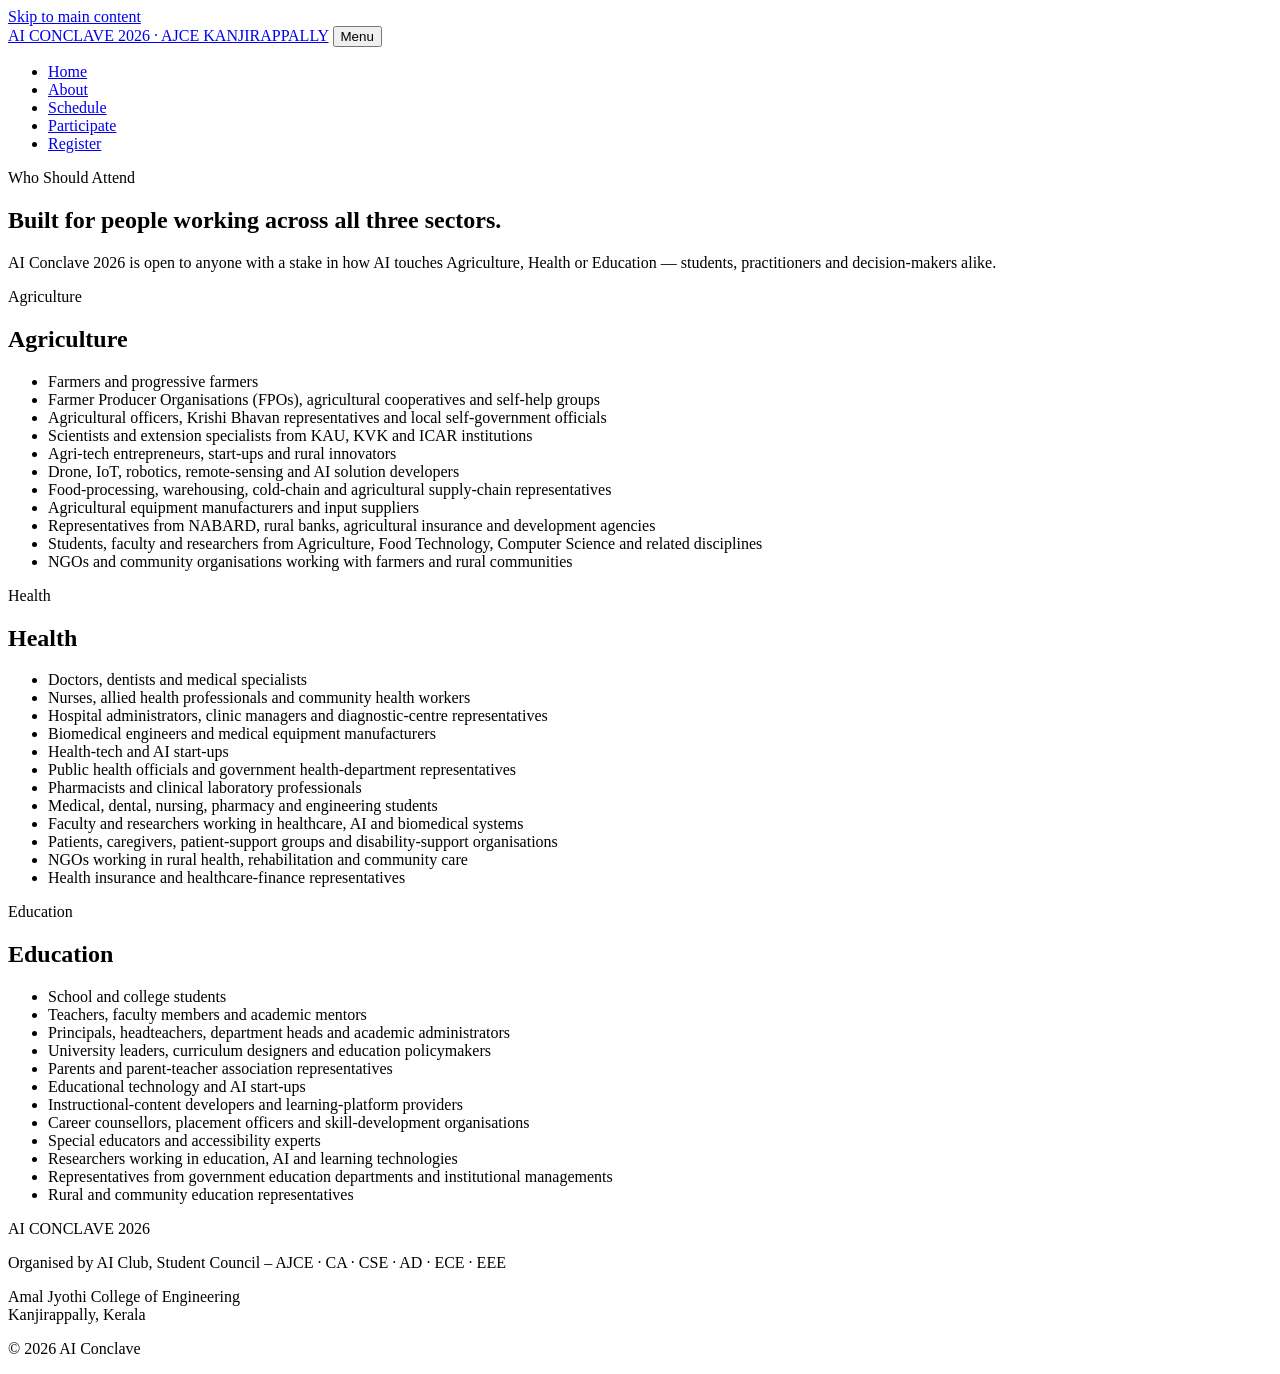
==== Participate/index.html @ 45fe79c0 "Restore AI Conclave 2026 static site from production Pull current Pages deploy (aiconclave26.ajce.in" ====
<!DOCTYPE html>
<html lang="en">
<head>
  <meta charset="utf-8" />
  <meta name="viewport" content="width=device-width, initial-scale=1" />
  <title>Who Should Attend — AI Conclave 2026</title>
  <link rel="preconnect" href="https://fonts.googleapis.com" />
  <link rel="preconnect" href="https://fonts.gstatic.com" crossorigin />
  <link href="https://fonts.googleapis.com/css2?family=IBM+Plex+Mono:wght@400;500;600;700&family=IBM+Plex+Sans:wght@400;600;700&display=swap" rel="stylesheet" />
  <link rel="stylesheet" href="style.css" />
</head>
<body>
<!-- SHARD: participate-header | INSERT: immediately inside body, before main | DEPENDS: shared design tokens -->
<a class="skip-link" href="#main">Skip to main content</a>
<div class="scroll-progress" id="scroll-progress" aria-hidden="true"></div>
<header id="site-header" class="site-header">
  <div class="container header-bar">
    <a class="site-logo" href="../index.html">AI CONCLAVE <span class="logo-year">2026 · AJCE KANJIRAPPALLY</span></a>
    <button id="nav-toggle" class="nav-toggle" type="button" aria-expanded="false" aria-controls="main-nav">
      <span class="sr-only">Menu</span>
      <span class="nav-toggle-bar"></span>
      <span class="nav-toggle-bar"></span>
      <span class="nav-toggle-bar"></span>
    </button>
    <nav class="main-nav" id="main-nav" aria-label="Primary">
      <ul class="main-nav-list">
        <li><a href="../index.html">Home</a></li>
        <li><a href="../About/index.html">About</a></li>
        <li><a href="../Schedule/index.html">Schedule</a></li>
        <li><a href="../Participate/index.html" class="is-active" aria-current="page">Participate</a></li>
        <li><a href="../Register/index.html" class="btn btn-primary nav-cta">Register</a></li>
      </ul>
    </nav>
  </div>
</header>
<!-- /SHARD: participate-header -->

<main id="main">
  <section id="participants" class="section">
    <div class="container">
<!-- SHARD: participants-intro | INSERT: first content inside #participants .container | DEPENDS: shared typography -->
      <div class="section-head" data-reveal>
        <p class="eyebrow">Who Should Attend</p>
        <h1 class="section-heading">Built for people working across all three sectors.</h1>
        <p class="section-lede">AI Conclave 2026 is open to anyone with a stake in how AI touches Agriculture, Health or Education — students, practitioners and decision-makers alike.</p>
      </div>
<!-- /SHARD: participants-intro -->
<!-- SHARD: participants-grid | INSERT: after intro; OPENS .participants-grid | DEPENDS: tickets 04-09 -->
      <div class="participants-grid">
<!-- /SHARD: participants-grid -->
<!-- SHARD: participants-agriculture-a | INSERT: opens first Agriculture card in .participants-grid | DEPENDS: ticket-35 closes card -->
        <div id="participants-agri" class="participant-group" data-reveal>
          <span class="stamp stamp-agri">Agriculture</span>
          <h2>Agriculture</h2>
          <ul class="participant-list">
            <li>Farmers and progressive farmers</li>
            <li>Farmer Producer Organisations (FPOs), agricultural cooperatives and self-help groups</li>
            <li>Agricultural officers, Krishi Bhavan representatives and local self-government officials</li>
            <li>Scientists and extension specialists from KAU, KVK and ICAR institutions</li>
            <li>Agri-tech entrepreneurs, start-ups and rural innovators</li>
            <li>Drone, IoT, robotics, remote-sensing and AI solution developers</li>
<!-- /SHARD: participants-agriculture-a -->
<!-- SHARD: participants-agriculture-b | INSERT: completes Agriculture list and card | DEPENDS: ticket-34 -->
            <li>Food-processing, warehousing, cold-chain and agricultural supply-chain representatives</li>
            <li>Agricultural equipment manufacturers and input suppliers</li>
            <li>Representatives from NABARD, rural banks, agricultural insurance and development agencies</li>
            <li>Students, faculty and researchers from Agriculture, Food Technology, Computer Science and related disciplines</li>
            <li>NGOs and community organisations working with farmers and rural communities</li>
          </ul>
        </div>
<!-- /SHARD: participants-agriculture-b -->
<!-- SHARD: participants-health-a | INSERT: opens second Health card in .participants-grid | DEPENDS: ticket-37 closes card -->
        <div id="participants-health" class="participant-group" data-reveal>
          <span class="stamp stamp-health">Health</span>
          <h2>Health</h2>
          <ul class="participant-list">
            <li>Doctors, dentists and medical specialists</li>
            <li>Nurses, allied health professionals and community health workers</li>
            <li>Hospital administrators, clinic managers and diagnostic-centre representatives</li>
            <li>Biomedical engineers and medical equipment manufacturers</li>
            <li>Health-tech and AI start-ups</li>
            <li>Public health officials and government health-department representatives</li>
<!-- /SHARD: participants-health-a -->
<!-- SHARD: participants-health-b | INSERT: completes Health list and card | DEPENDS: ticket-36 -->
            <li>Pharmacists and clinical laboratory professionals</li>
            <li>Medical, dental, nursing, pharmacy and engineering students</li>
            <li>Faculty and researchers working in healthcare, AI and biomedical systems</li>
            <li>Patients, caregivers, patient-support groups and disability-support organisations</li>
            <li>NGOs working in rural health, rehabilitation and community care</li>
            <li>Health insurance and healthcare-finance representatives</li>
          </ul>
        </div>
<!-- /SHARD: participants-health-b -->
<!-- SHARD: participants-education-a | INSERT: opens third Education card in .participants-grid | DEPENDS: ticket-39 closes page wrappers -->
        <div id="participants-edu" class="participant-group" data-reveal>
          <span class="stamp stamp-edu">Education</span>
          <h2>Education</h2>
          <ul class="participant-list">
            <li>School and college students</li>
            <li>Teachers, faculty members and academic mentors</li>
            <li>Principals, headteachers, department heads and academic administrators</li>
            <li>University leaders, curriculum designers and education policymakers</li>
            <li>Parents and parent-teacher association representatives</li>
            <li>Educational technology and AI start-ups</li>
<!-- /SHARD: participants-education-a -->
<!-- SHARD: participants-education-b | INSERT: completes Education list; CLOSES grid, section, and main | DEPENDS: ticket-38 -->
            <li>Instructional-content developers and learning-platform providers</li>
            <li>Career counsellors, placement officers and skill-development organisations</li>
            <li>Special educators and accessibility experts</li>
            <li>Researchers working in education, AI and learning technologies</li>
            <li>Representatives from government education departments and institutional managements</li>
            <li>Rural and community education representatives</li>
          </ul>
        </div>
      </div>
    </div>
  </section>
</main>
<!-- /SHARD: participants-education-b -->
<!-- SHARD: participate-footer | INSERT: immediately after </main> | DEPENDS: shared container and site-logo styles -->
<footer id="footer">
  <div class="container footer-grid">
    <div class="footer-org">
      <span class="site-logo">AI CONCLAVE <span class="logo-year">2026</span></span>
      <p class="footer-departments">Organised by AI Club, Student Council &ndash; AJCE &middot; CA &middot; CSE &middot; AD &middot; ECE &middot; EEE</p>
    </div>
    <div class="footer-meta">
      <p>Amal Jyothi College of Engineering<br />Kanjirappally, Kerala</p>
      <p>&copy; 2026 AI Conclave</p>
    </div>
  </div>
</footer>
<!-- /SHARD: participate-footer -->
<script src="script.js"></script>
</body>
</html>
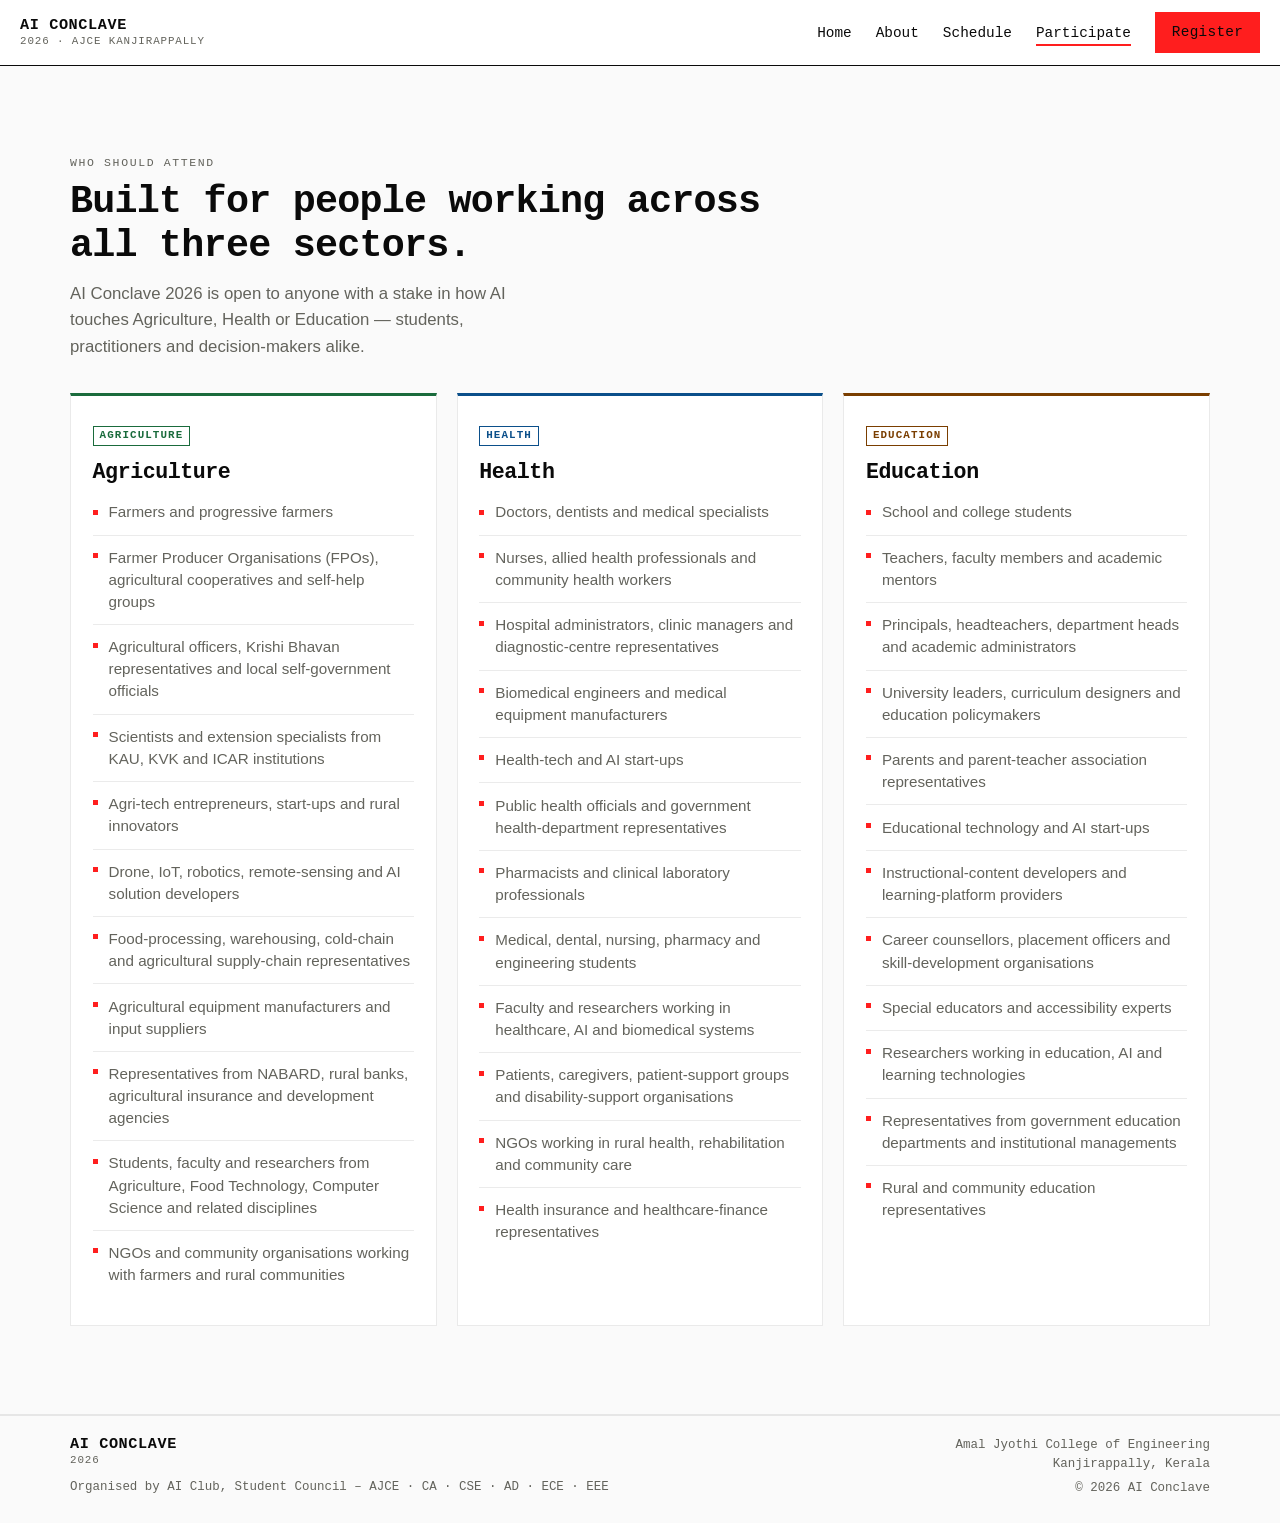
==== commit fea61f15: "Fix subpage styles: correct asset paths and add missing CSS Subpages linked style.css/script.js rela" ====
--- a/Participate/index.html
+++ b/Participate/index.html
@@ -7,7 +7,7 @@
   <link rel="preconnect" href="https://fonts.googleapis.com" />
   <link rel="preconnect" href="https://fonts.gstatic.com" crossorigin />
   <link href="https://fonts.googleapis.com/css2?family=IBM+Plex+Mono:wght@400;500;600;700&family=IBM+Plex+Sans:wght@400;600;700&display=swap" rel="stylesheet" />
-  <link rel="stylesheet" href="style.css" />
+  <link rel="stylesheet" href="../style.css" />
 </head>
 <body>
 <!-- SHARD: participate-header | INSERT: immediately inside body, before main | DEPENDS: shared design tokens -->
@@ -131,6 +131,6 @@
   </div>
 </footer>
 <!-- /SHARD: participate-footer -->
-<script src="script.js"></script>
+<script src="../script.js"></script>
 </body>
 </html>
--- a/style.css
+++ b/style.css
@@ -0,0 +1,1338 @@
+/* ===== Shared design tokens & reset ===== */
+:root {
+  --color-base: #fafafa;
+  --color-surface: #f0f0ec;
+  --color-surface-alt: #e6e6e1;
+  --color-text: #0a0a0a;
+  --color-text-soft: #63635c;
+  --color-line: rgba(10, 10, 10, 0.08);
+  --color-line-strong: #8f8f86;
+  --color-signal: #ff1e1e;
+  --color-signal-bright: #ff4545;
+  --font-display: "IBM Plex Mono", monospace;
+  --font-body: "IBM Plex Sans", sans-serif;
+  --space-xs: 0.5rem;
+  --space-sm: 0.75rem;
+  --space-md: 1.25rem;
+  --space-lg: 2rem;
+  --space-xl: 3.5rem;
+  --space-2xl: 5.5rem;
+  --container-width: 1180px;
+}
+
+*,
+*::before,
+*::after {
+  box-sizing: border-box;
+}
+
+html {
+  scroll-behavior: smooth;
+}
+
+body {
+  margin: 0;
+  background: var(--color-base);
+  color: var(--color-text);
+  font-family: var(--font-body);
+  line-height: 1.6;
+}
+
+img {
+  max-width: 100%;
+  display: block;
+}
+
+a {
+  color: inherit;
+}
+
+.sr-only {
+  position: absolute;
+  width: 1px;
+  height: 1px;
+  padding: 0;
+  margin: -1px;
+  overflow: hidden;
+  clip: rect(0, 0, 0, 0);
+  white-space: nowrap;
+  border: 0;
+}
+
+.container {
+  width: 100%;
+  max-width: var(--container-width);
+  margin-inline: auto;
+  padding-inline: var(--space-md);
+}
+
+.section {
+  padding-block: var(--space-2xl);
+  border-bottom: 1px solid var(--color-line);
+}
+
+.section-head {
+  margin-bottom: var(--space-lg);
+  max-width: 46rem;
+}
+
+.section-heading {
+  margin: 0 0 var(--space-sm);
+  font-family: var(--font-display);
+  font-weight: 600;
+  font-size: clamp(1.75rem, 3vw, 2.5rem);
+  line-height: 1.15;
+  letter-spacing: -0.02em;
+}
+
+.section-lede {
+  margin: 0 0 var(--space-md);
+  color: var(--color-text-soft);
+  font-size: 1.05rem;
+  max-width: 52ch;
+}
+
+.eyebrow {
+  margin: 0 0 var(--space-xs);
+  font-family: var(--font-display);
+  font-size: 0.72rem;
+  font-weight: 500;
+  letter-spacing: 0.14em;
+  text-transform: uppercase;
+  color: var(--color-text-soft);
+}
+
+.mono-figure {
+  font-family: var(--font-display);
+  font-variant-numeric: tabular-nums;
+}
+
+/* Buttons */
+.btn {
+  display: inline-flex;
+  align-items: center;
+  justify-content: center;
+  gap: 0.4rem;
+  padding: 0.75em 1.35em;
+  border: 1px solid var(--color-text);
+  background: transparent;
+  color: var(--color-text);
+  font-family: var(--font-display);
+  font-size: 0.88rem;
+  font-weight: 500;
+  letter-spacing: 0.02em;
+  text-decoration: none;
+  cursor: pointer;
+  transition: background 0.15s ease, color 0.15s ease, border-color 0.15s ease, transform 0.15s ease;
+}
+
+.btn-primary {
+  background: var(--color-signal);
+  border-color: var(--color-signal);
+  color: #0a0a0a;
+}
+
+.btn-primary:hover {
+  background: var(--color-signal-bright);
+  border-color: var(--color-signal-bright);
+}
+
+.btn-outline {
+  background: transparent;
+}
+
+.btn-outline:hover {
+  background: var(--color-text);
+  color: var(--color-base);
+}
+
+.btn-arrow {
+  display: inline-block;
+  transition: transform 0.15s ease;
+}
+
+.btn:hover .btn-arrow {
+  transform: translateX(3px);
+}
+
+/* Stamps */
+.stamp {
+  display: inline-block;
+  padding: 0.25em 0.55em;
+  border: 1.5px solid currentColor;
+  font-family: var(--font-display);
+  font-size: 0.68rem;
+  font-weight: 600;
+  letter-spacing: 0.1em;
+  text-transform: uppercase;
+  line-height: 1.2;
+}
+
+.stamp-agri {
+  color: #1a6b3c;
+  border-color: #1a6b3c;
+}
+
+.stamp-health {
+  color: #0b4f8a;
+  border-color: #0b4f8a;
+}
+
+.stamp-edu {
+  color: #7a3e00;
+  border-color: #7a3e00;
+}
+
+.sector-key {
+  display: flex;
+  flex-wrap: wrap;
+  gap: 0.5rem;
+}
+
+/* Skip link & scroll progress */
+.skip-link {
+  position: absolute;
+  left: 1rem;
+  top: -100px;
+  z-index: 100;
+  padding: 0.6rem 1rem;
+  background: var(--color-text);
+  color: var(--color-base);
+  font-family: var(--font-display);
+  font-size: 0.85rem;
+  text-decoration: none;
+}
+
+.skip-link:focus {
+  top: 1rem;
+}
+
+.scroll-progress {
+  position: fixed;
+  top: 0;
+  left: 0;
+  height: 3px;
+  width: 0%;
+  background: var(--color-signal);
+  z-index: 60;
+  pointer-events: none;
+}
+
+/* ===== Canonical shell: header ===== */
+.site-header {
+  position: sticky;
+  top: 0;
+  z-index: 50;
+  background: #fff;
+  border-bottom: 1px solid var(--color-text);
+}
+
+.header-bar {
+  max-width: 1600px;
+  margin-inline: auto;
+  display: flex;
+  align-items: center;
+  justify-content: space-between;
+  gap: 1.5rem;
+  padding-block: 0.75rem;
+}
+
+.site-logo {
+  display: inline-block;
+  font-family: var(--font-display);
+  font-weight: 700;
+  font-size: 0.95rem;
+  letter-spacing: 0.04em;
+  text-decoration: none;
+  line-height: 1.15;
+  color: var(--color-text);
+}
+
+.site-logo .logo-year {
+  display: block;
+  font-size: 0.68rem;
+  font-weight: 500;
+  letter-spacing: 0.08em;
+  color: var(--color-text-soft);
+}
+
+.nav-toggle {
+  display: none;
+  width: 2.5rem;
+  height: 2.5rem;
+  padding: 0;
+  border: 1px solid var(--color-text);
+  background: #fff;
+  cursor: pointer;
+  flex-direction: column;
+  align-items: center;
+  justify-content: center;
+  gap: 5px;
+}
+
+.nav-toggle-bar {
+  display: block;
+  width: 1.15rem;
+  height: 2px;
+  background: var(--color-text);
+}
+
+.main-nav-list {
+  display: flex;
+  align-items: center;
+  gap: 1.5rem;
+  list-style: none;
+  margin: 0;
+  padding: 0;
+}
+
+.main-nav a {
+  position: relative;
+  font-family: var(--font-display);
+  font-size: 0.9rem;
+  font-weight: 500;
+  text-decoration: none;
+  color: var(--color-text);
+  padding-bottom: 0.15rem;
+}
+
+.main-nav a:not(.btn)::after {
+  content: "";
+  position: absolute;
+  left: 0;
+  right: 0;
+  bottom: -2px;
+  height: 2px;
+  background: var(--color-signal);
+  transform: scaleX(0);
+  transform-origin: left;
+  transition: transform 0.15s ease;
+}
+
+.main-nav a:not(.btn):hover::after,
+.main-nav a:not(.btn).is-active::after {
+  transform: scaleX(1);
+}
+
+.main-nav a.nav-cta {
+  padding: 0.55em 1.1em;
+}
+
+@media (max-width: 860px) {
+  .nav-toggle {
+    display: inline-flex;
+  }
+
+  .main-nav {
+    position: fixed;
+    top: 57px;
+    left: 30%;
+    right: 0;
+    bottom: 0;
+    background: #fff;
+    border-left: 1px solid var(--color-text);
+    padding: 1.25rem;
+    transform: translateX(105%);
+    transition: transform 0.25s ease;
+    overflow-y: auto;
+    z-index: 40;
+  }
+
+  .main-nav.is-open {
+    transform: translateX(0);
+  }
+
+  .main-nav-list {
+    flex-direction: column;
+    align-items: stretch;
+    gap: 0;
+  }
+
+  .main-nav-list a {
+    display: block;
+    padding: 0.9rem 0;
+    border-bottom: 1px solid var(--color-line);
+  }
+
+  .main-nav a.nav-cta {
+    margin-top: 1rem;
+    text-align: center;
+  }
+}
+
+@media (max-width: 420px) {
+  .main-nav {
+    left: 0;
+  }
+}
+
+/* ===== Canonical shell: footer ===== */
+#footer {
+  padding-block: 1.25rem;
+  border-top: 1px solid var(--color-line);
+}
+
+.footer-grid {
+  display: flex;
+  flex-wrap: wrap;
+  align-items: flex-start;
+  justify-content: space-between;
+  gap: 1rem 2rem;
+}
+
+.footer-departments {
+  margin: 0.5rem 0 0;
+  color: var(--color-text-soft);
+  font-family: var(--font-display);
+  font-size: 0.78rem;
+  line-height: 1.5;
+}
+
+.footer-meta {
+  color: var(--color-text-soft);
+  font-family: var(--font-display);
+  font-size: 0.78rem;
+  line-height: 1.5;
+  text-align: right;
+}
+
+.footer-meta p {
+  margin: 0 0 0.35rem;
+}
+
+@media (max-width: 640px) {
+  .footer-meta {
+    text-align: left;
+  }
+}
+
+/* Reveal */
+[data-reveal] {
+  opacity: 0;
+  transform: translateY(14px);
+  transition: opacity 0.55s ease, transform 0.55s ease;
+}
+
+[data-reveal].is-revealed {
+  opacity: 1;
+  transform: none;
+}
+
+@media (prefers-reduced-motion: reduce) {
+  html {
+    scroll-behavior: auto;
+  }
+
+  [data-reveal] {
+    opacity: 1;
+    transform: none;
+    transition: none;
+  }
+
+  .btn-arrow,
+  .main-nav,
+  .main-nav a:not(.btn)::after {
+    transition: none;
+  }
+}
+
+/* Page header shared */
+.page-header {
+  padding-top: 3.5rem;
+  padding-bottom: 2rem;
+  border-bottom: 1px solid var(--color-line-strong);
+}
+
+.page-header .section-heading {
+  margin-bottom: 0.75rem;
+}
+
+/* ===== Home: hero ===== */
+#hero {
+  padding-block: var(--space-xl) var(--space-2xl);
+  border-bottom: 1px solid var(--color-line);
+}
+
+.dot-field {
+  background-image: radial-gradient(rgba(10, 10, 10, 0.06) 1px, transparent 1px);
+  background-size: 18px 18px;
+}
+
+.hero-ticket {
+  position: relative;
+  background: var(--color-surface);
+  border: 1px solid var(--color-line-strong);
+  background-image:
+    linear-gradient(rgba(10, 10, 10, 0.03) 1px, transparent 1px),
+    linear-gradient(90deg, rgba(10, 10, 10, 0.03) 1px, transparent 1px);
+  background-size: 40px 40px;
+  padding: 3.5rem 2rem 0;
+  overflow: hidden;
+}
+
+.hero-ticket::before,
+.hero-ticket::after {
+  content: "";
+  position: absolute;
+  top: -13px;
+  width: 26px;
+  height: 26px;
+  border-radius: 50%;
+  background: var(--color-base);
+  border: 1px solid var(--color-line-strong);
+  box-shadow: 0 0 0 1px var(--color-base);
+}
+
+.hero-ticket::before {
+  left: -13px;
+}
+
+.hero-ticket::after {
+  right: -13px;
+}
+
+.hero-inner {
+  position: relative;
+  z-index: 1;
+}
+
+.hero-top {
+  display: flex;
+  flex-wrap: wrap;
+  justify-content: space-between;
+  gap: 1rem;
+  margin-bottom: 1.75rem;
+}
+
+.hero-eyebrow {
+  font-family: var(--font-display);
+  font-size: 0.78rem;
+  font-weight: 500;
+  letter-spacing: 0.1em;
+  text-transform: uppercase;
+  color: var(--color-text-soft);
+}
+
+.hero-badge-no {
+  font-family: var(--font-display);
+  font-size: 0.68rem;
+  font-weight: 600;
+  letter-spacing: 0.12em;
+  text-align: right;
+  line-height: 1.35;
+  color: var(--color-text-soft);
+}
+
+.hero-title {
+  margin: 0 0 1rem;
+  font-family: var(--font-display);
+  font-weight: 700;
+  font-size: clamp(2.6rem, 8vw, 5.5rem);
+  line-height: 0.95;
+  letter-spacing: -0.03em;
+  text-transform: uppercase;
+}
+
+.hero-tagline {
+  margin: 0 0 2rem;
+  max-width: 46ch;
+  color: var(--color-text-soft);
+  font-size: 1.05rem;
+}
+
+.hero-actions {
+  display: flex;
+  flex-wrap: wrap;
+  gap: 2rem;
+  margin-bottom: 3.5rem;
+}
+
+.hero-perforation {
+  position: relative;
+  height: 0;
+  border-top: 2px dashed var(--color-line-strong);
+  margin: 0 -2rem 0;
+}
+
+.hero-perforation::before,
+.hero-perforation::after {
+  content: "";
+  position: absolute;
+  top: -14px;
+  width: 26px;
+  height: 26px;
+  border-radius: 50%;
+  background: var(--color-base);
+  border: 1px solid var(--color-line-strong);
+}
+
+.hero-perforation::before {
+  left: -13px;
+}
+
+.hero-perforation::after {
+  right: -13px;
+}
+
+.hero-strip {
+  display: grid;
+  grid-template-columns: repeat(3, 1fr);
+  gap: 0;
+  padding: 2rem 0 1.5rem;
+}
+
+.hero-strip-item {
+  padding: 0 1.25rem;
+  border-left: 1px solid var(--color-line);
+}
+
+.hero-strip-item:first-child {
+  border-left: 0;
+  padding-left: 0;
+}
+
+.hero-strip-label {
+  display: block;
+  margin-bottom: 0.35rem;
+  font-family: var(--font-display);
+  font-size: 0.7rem;
+  font-weight: 500;
+  letter-spacing: 0.12em;
+  text-transform: uppercase;
+  color: var(--color-text-soft);
+}
+
+.hero-strip-value {
+  display: block;
+  font-family: var(--font-display);
+  font-size: 1.05rem;
+  font-weight: 500;
+}
+
+.hero-key {
+  padding: 0 0 2.5rem;
+}
+
+@media (max-width: 720px) {
+  .hero-strip {
+    grid-template-columns: 1fr;
+  }
+
+  .hero-strip-item {
+    border-left: 0;
+    border-top: 1px solid var(--color-line);
+    padding: 1rem 0;
+  }
+
+  .hero-strip-item:first-child {
+    border-top: 0;
+    padding-top: 0;
+  }
+}
+
+/* Hackathon */
+#hackathon {
+  background: #f0f0ec;
+}
+
+.hackathon-grid {
+  display: grid;
+  grid-template-columns: 1fr 1fr minmax(220px, 0.7fr);
+  gap: 0;
+  border-top: 1px solid var(--color-line-strong);
+}
+
+.hackathon-track {
+  padding: 2rem;
+  border-left: 1px solid var(--color-line-strong);
+}
+
+.hackathon-track:first-child {
+  border-left: 0;
+}
+
+.hackathon-track-label {
+  display: block;
+  margin-bottom: 0.75rem;
+  font-family: var(--font-display);
+  font-size: 0.72rem;
+  font-weight: 500;
+  letter-spacing: 0.12em;
+  text-transform: uppercase;
+  color: var(--color-text-soft);
+}
+
+.hackathon-track h3 {
+  margin: 0 0 0.75rem;
+  font-family: var(--font-display);
+  font-size: 1.3rem;
+  font-weight: 600;
+}
+
+.hackathon-track p {
+  margin: 0;
+  color: var(--color-text-soft);
+  font-size: 0.95rem;
+}
+
+.hackathon-prize {
+  display: flex;
+  flex-direction: column;
+  justify-content: center;
+  min-width: 220px;
+  padding: 2rem;
+  border-left: 1px solid var(--color-line-strong);
+}
+
+.hackathon-prize-label {
+  display: block;
+  margin-bottom: 0.75rem;
+  font-family: var(--font-display);
+  font-size: 0.72rem;
+  font-weight: 500;
+  letter-spacing: 0.12em;
+  text-transform: uppercase;
+  color: var(--color-text-soft);
+}
+
+.hackathon-prize-figure {
+  display: block;
+  color: var(--color-signal);
+  font-weight: 700;
+  font-size: clamp(2rem, 4vw, 2.8rem);
+  line-height: 1;
+}
+
+@media (max-width: 780px) {
+  .hackathon-grid {
+    grid-template-columns: 1fr;
+  }
+
+  .hackathon-track,
+  .hackathon-prize {
+    border-left: 0;
+    border-top: 1px solid var(--color-line-strong);
+  }
+}
+
+/* Explore */
+.page-links-grid {
+  display: grid;
+  grid-template-columns: repeat(3, 1fr);
+  gap: 2rem;
+}
+
+.page-link-card {
+  display: block;
+  padding: 2rem;
+  border: 1px solid var(--color-line);
+  border-top: 3px solid var(--color-signal);
+  text-decoration: none;
+  background: #fff;
+  transition: transform 0.15s ease, box-shadow 0.15s ease;
+}
+
+.page-link-card:hover {
+  box-shadow: 0 8px 24px rgba(10, 10, 10, 0.06);
+}
+
+.page-link-title {
+  display: block;
+  margin-bottom: 0.5rem;
+  font-family: var(--font-display);
+  font-size: 1.15rem;
+  font-weight: 600;
+}
+
+.page-link-desc {
+  display: block;
+  margin-bottom: 1.25rem;
+  color: var(--color-text-soft);
+  font-size: 0.95rem;
+}
+
+.page-link-arrow {
+  display: inline-block;
+  font-family: var(--font-display);
+  transition: transform 0.15s ease;
+}
+
+.page-link-card:hover .page-link-arrow {
+  transform: translateX(4px);
+}
+
+.page-link-card-cta {
+  background: var(--color-signal);
+  border-color: var(--color-signal);
+  color: #0a0a0a;
+}
+
+.page-link-card-cta .page-link-desc {
+  color: rgba(10, 10, 10, 0.75);
+}
+
+@media (max-width: 900px) {
+  .page-links-grid {
+    grid-template-columns: repeat(2, 1fr);
+  }
+}
+
+@media (max-width: 560px) {
+  .page-links-grid {
+    grid-template-columns: 1fr;
+  }
+}
+
+/* ===== About ===== */
+.about-grid {
+  display: grid;
+  grid-template-columns: 1.4fr 1fr;
+  gap: var(--space-xl);
+  align-items: start;
+}
+
+.about-stats {
+  display: grid;
+  grid-template-columns: 1fr 1fr;
+  gap: 1px;
+  background: var(--color-line-strong);
+  border: 1px solid var(--color-line-strong);
+}
+
+.about-stat {
+  background: #fff;
+  padding: 1.5rem 1.25rem;
+  min-height: 7.5rem;
+  display: flex;
+  flex-direction: column;
+  justify-content: flex-end;
+  gap: 0.5rem;
+}
+
+.about-stat-figure {
+  display: block;
+  font-size: clamp(2rem, 4vw, 2.75rem);
+  font-weight: 700;
+  line-height: 1;
+  letter-spacing: -0.03em;
+  color: var(--color-signal);
+}
+
+.about-stat-label {
+  display: block;
+  font-family: var(--font-display);
+  font-size: 0.78rem;
+  font-weight: 500;
+  letter-spacing: 0.06em;
+  text-transform: uppercase;
+  color: var(--color-text-soft);
+  line-height: 1.35;
+}
+
+.about-principle {
+  margin: 1.25rem 0 0;
+  padding: 1rem 1.1rem;
+  border-left: 3px solid var(--color-signal);
+  background: var(--color-surface);
+  color: var(--color-text-soft);
+  font-size: 0.95rem;
+}
+
+@media (max-width: 860px) {
+  .about-grid {
+    grid-template-columns: 1fr;
+    gap: var(--space-lg);
+  }
+}
+
+/* ===== Participate ===== */
+.participants-grid {
+  display: grid;
+  grid-template-columns: repeat(3, 1fr);
+  gap: 1.25rem;
+  align-items: start;
+}
+
+.participant-group {
+  background: #fff;
+  border: 1px solid var(--color-line);
+  border-top: 3px solid var(--color-signal);
+  padding: 1.5rem 1.35rem 1.75rem;
+  min-height: 100%;
+}
+
+.participant-group h2 {
+  margin: 0.85rem 0 1rem;
+  font-family: var(--font-display);
+  font-size: 1.35rem;
+  font-weight: 600;
+  letter-spacing: -0.02em;
+  line-height: 1.2;
+}
+
+.participant-list {
+  margin: 0;
+  padding: 0;
+  list-style: none;
+}
+
+.participant-list li {
+  position: relative;
+  padding: 0.7rem 0 0.7rem 1rem;
+  border-top: 1px solid var(--color-line);
+  color: var(--color-text-soft);
+  font-size: 0.95rem;
+  line-height: 1.45;
+}
+
+.participant-list li:first-child {
+  border-top: 0;
+  padding-top: 0;
+}
+
+.participant-list li::before {
+  content: "";
+  position: absolute;
+  left: 0;
+  top: 1.15em;
+  width: 5px;
+  height: 5px;
+  background: var(--color-signal);
+}
+
+.participant-list li:first-child::before {
+  top: 0.55em;
+}
+
+#participants-agri {
+  border-top-color: #1a6b3c;
+}
+
+#participants-health {
+  border-top-color: #0b4f8a;
+}
+
+#participants-edu {
+  border-top-color: #7a3e00;
+}
+
+@media (max-width: 960px) {
+  .participants-grid {
+    grid-template-columns: 1fr;
+  }
+}
+
+/* ===== Schedule ===== */
+.day-toggle-wrap {
+  padding-top: 1.5rem;
+}
+
+.day-toggle {
+  display: inline-flex;
+  border: 1px solid var(--color-text);
+  background: #fff;
+}
+
+.day-toggle-btn {
+  appearance: none;
+  border: 0;
+  background: transparent;
+  margin: 0;
+  padding: 0.7rem 1.35rem;
+  font-family: var(--font-display);
+  font-size: 0.88rem;
+  font-weight: 500;
+  letter-spacing: 0.04em;
+  text-transform: uppercase;
+  color: var(--color-text);
+  cursor: pointer;
+}
+
+.day-toggle-btn + .day-toggle-btn {
+  border-left: 1px solid var(--color-text);
+}
+
+.day-toggle-btn.is-active {
+  background: var(--color-text);
+  color: var(--color-base);
+}
+
+.schedule-table {
+  width: 100%;
+  border-collapse: collapse;
+  background: #fff;
+  border: 1px solid var(--color-line-strong);
+}
+
+.schedule-table caption {
+  position: absolute;
+  width: 1px;
+  height: 1px;
+  padding: 0;
+  margin: -1px;
+  overflow: hidden;
+  clip: rect(0, 0, 0, 0);
+  white-space: nowrap;
+  border: 0;
+}
+
+.schedule-table th,
+.schedule-table td {
+  padding: 1rem 1.1rem;
+  text-align: left;
+  vertical-align: top;
+  border-bottom: 1px solid var(--color-line);
+}
+
+.schedule-table th {
+  font-family: var(--font-display);
+  font-size: 0.72rem;
+  font-weight: 600;
+  letter-spacing: 0.12em;
+  text-transform: uppercase;
+  color: var(--color-text-soft);
+  background: var(--color-surface);
+  border-bottom: 1px solid var(--color-line-strong);
+}
+
+.schedule-table tbody tr:last-child td {
+  border-bottom: 0;
+}
+
+.schedule-time {
+  width: 9.5rem;
+  white-space: nowrap;
+  font-weight: 500;
+}
+
+.schedule-event {
+  font-family: var(--font-display);
+  font-weight: 600;
+  width: 30%;
+}
+
+.schedule-desc {
+  color: var(--color-text-soft);
+}
+
+.panel-grid {
+  display: grid;
+  grid-template-columns: repeat(3, 1fr);
+  gap: 1.25rem;
+}
+
+.panel-track {
+  background: #fff;
+  border: 1px solid var(--color-line);
+  border-top: 3px solid var(--color-signal);
+  padding: 1.35rem 1.25rem 1.5rem;
+}
+
+#panel-agriculture {
+  border-top-color: #1a6b3c;
+}
+
+#panel-health {
+  border-top-color: #0b4f8a;
+}
+
+#panel-education {
+  border-top-color: #7a3e00;
+}
+
+.panel-track-head {
+  display: flex;
+  flex-wrap: wrap;
+  align-items: center;
+  gap: 0.65rem;
+  margin-bottom: 0.85rem;
+}
+
+.panel-track-head h3 {
+  margin: 0;
+  font-family: var(--font-display);
+  font-size: 1.2rem;
+  font-weight: 600;
+}
+
+.panel-moderator {
+  margin: 0 0 1rem;
+  color: var(--color-text-soft);
+  font-size: 0.92rem;
+}
+
+.panel-moderator-name {
+  color: var(--color-text);
+  font-family: var(--font-display);
+  font-weight: 500;
+}
+
+.speaker-list {
+  margin: 0;
+  padding: 0;
+  list-style: none;
+}
+
+.speaker-list li {
+  padding: 0.75rem 0;
+  border-top: 1px solid var(--color-line);
+}
+
+.speaker-list li:first-child {
+  border-top: 0;
+  padding-top: 0;
+}
+
+.speaker-name {
+  display: block;
+  font-family: var(--font-display);
+  font-weight: 600;
+  font-size: 0.95rem;
+}
+
+.speaker-role {
+  display: block;
+  margin-top: 0.2rem;
+  color: var(--color-text-soft);
+  font-size: 0.88rem;
+}
+
+@media (max-width: 900px) {
+  .panel-grid {
+    grid-template-columns: 1fr;
+  }
+
+  .schedule-table,
+  .schedule-table thead,
+  .schedule-table tbody,
+  .schedule-table th,
+  .schedule-table td,
+  .schedule-table tr {
+    display: block;
+    width: 100%;
+  }
+
+  .schedule-table thead {
+    display: none;
+  }
+
+  .schedule-table tr {
+    padding: 1rem 1.1rem;
+    border-bottom: 1px solid var(--color-line);
+  }
+
+  .schedule-table tbody tr:last-child {
+    border-bottom: 0;
+  }
+
+  .schedule-table td {
+    padding: 0.15rem 0;
+    border: 0;
+  }
+
+  .schedule-time {
+    width: auto;
+    margin-bottom: 0.25rem;
+    color: var(--color-signal);
+  }
+
+  .schedule-event {
+    width: auto;
+    margin-bottom: 0.15rem;
+  }
+}
+
+/* ===== Register ===== */
+.register-layout {
+  max-width: 760px;
+}
+
+#register-form {
+  display: grid;
+  gap: 1.25rem;
+}
+
+.form-row {
+  display: grid;
+  grid-template-columns: 1fr 1fr;
+  gap: 1rem;
+}
+
+.form-field {
+  display: grid;
+  gap: 0.45rem;
+}
+
+.form-field label,
+.form-legend {
+  font-family: var(--font-display);
+  font-size: 0.78rem;
+  font-weight: 600;
+  letter-spacing: 0.08em;
+  text-transform: uppercase;
+}
+
+.form-field input,
+.form-field select {
+  width: 100%;
+  padding: 0.85rem 0.9rem;
+  border: 1px solid var(--color-line-strong);
+  background: #fff;
+  color: var(--color-text);
+  font-family: var(--font-body);
+  font-size: 1rem;
+  line-height: 1.4;
+}
+
+.form-field input:focus,
+.form-field select:focus {
+  outline: 2px solid var(--color-signal);
+  outline-offset: 1px;
+}
+
+.form-fieldset {
+  margin: 0;
+  padding: 1.25rem;
+  border: 1px solid var(--color-line-strong);
+  background: var(--color-surface);
+}
+
+.form-legend {
+  padding: 0 0.35rem;
+}
+
+.form-hint {
+  margin: 0 0 1rem;
+  color: var(--color-text-soft);
+  font-size: 0.92rem;
+}
+
+.track-options {
+  display: grid;
+  gap: 0.75rem;
+}
+
+.track-option {
+  display: grid;
+  grid-template-columns: 1fr auto;
+  gap: 1rem;
+  align-items: center;
+  padding: 0.95rem 1rem;
+  background: #fff;
+  border: 1px solid var(--color-line);
+}
+
+.track-option label {
+  cursor: pointer;
+}
+
+.track-option-title {
+  display: block;
+  font-family: var(--font-display);
+  font-weight: 600;
+  font-size: 0.95rem;
+  margin-bottom: 0.2rem;
+}
+
+.track-option-desc {
+  display: block;
+  color: var(--color-text-soft);
+  font-size: 0.88rem;
+  line-height: 1.4;
+}
+
+.track-option input[type="checkbox"] {
+  width: 1.15rem;
+  height: 1.15rem;
+  accent-color: var(--color-signal);
+  cursor: pointer;
+}
+
+.form-submit-row {
+  display: flex;
+  flex-wrap: wrap;
+  align-items: center;
+  gap: 1rem;
+}
+
+.form-error {
+  display: none;
+  margin: 0;
+  color: var(--color-signal);
+  font-family: var(--font-display);
+  font-size: 0.85rem;
+}
+
+.form-error.is-visible {
+  display: block;
+}
+
+.confirmation-panel {
+  display: none;
+  margin-top: 0.5rem;
+  padding: 2rem 1.5rem;
+  border: 1px solid var(--color-line-strong);
+  background: #fff;
+  border-top: 3px solid var(--color-signal);
+}
+
+.confirmation-panel.is-visible {
+  display: block;
+}
+
+.confirmation-panel h2 {
+  margin: 0.9rem 0 0.6rem;
+  font-family: var(--font-display);
+  font-size: 1.6rem;
+  font-weight: 600;
+}
+
+.confirmation-panel > p {
+  margin: 0 0 1.25rem;
+  color: var(--color-text-soft);
+  max-width: 48ch;
+}
+
+.confirmation-summary {
+  display: grid;
+  grid-template-columns: 8rem 1fr;
+  gap: 0.55rem 1rem;
+  margin: 0 0 1.5rem;
+  padding: 1rem 0;
+  border-top: 1px solid var(--color-line);
+  border-bottom: 1px solid var(--color-line);
+}
+
+.confirmation-summary dt {
+  margin: 0;
+  font-family: var(--font-display);
+  font-size: 0.72rem;
+  font-weight: 600;
+  letter-spacing: 0.1em;
+  text-transform: uppercase;
+  color: var(--color-text-soft);
+}
+
+.confirmation-summary dd {
+  margin: 0;
+  font-size: 0.98rem;
+}
+
+@media (max-width: 700px) {
+  .form-row {
+    grid-template-columns: 1fr;
+  }
+
+  .confirmation-summary {
+    grid-template-columns: 1fr;
+    gap: 0.2rem;
+  }
+
+  .confirmation-summary dt {
+    margin-top: 0.55rem;
+  }
+
+  .confirmation-summary dt:first-child {
+    margin-top: 0;
+  }
+}
